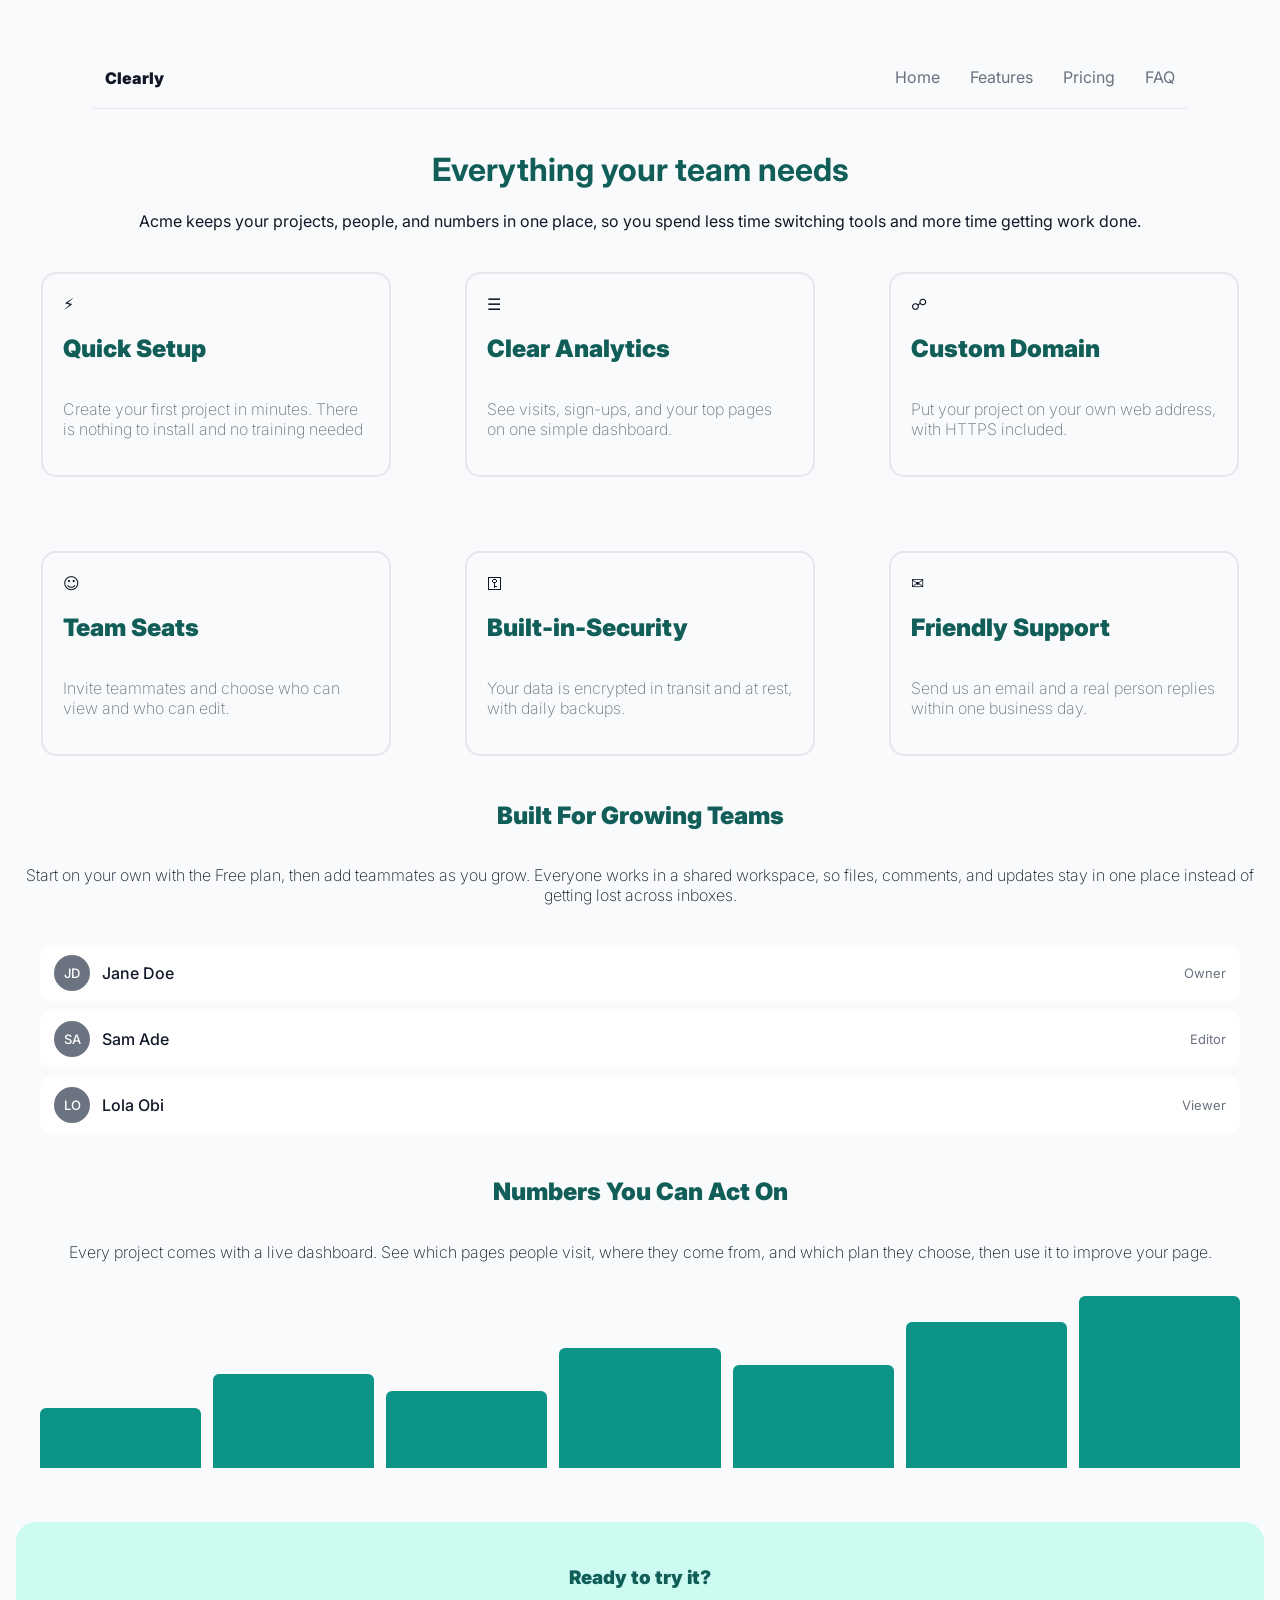
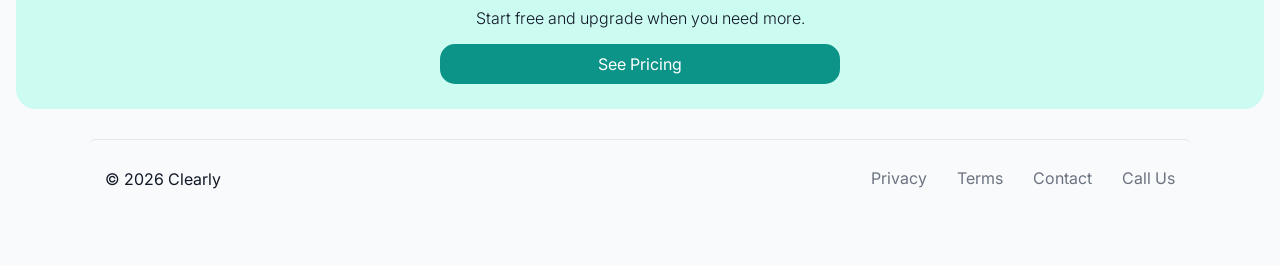
==== feature.html @ d876f7ea "Add files via upload" ====
<!DOCTYPE html>
<html lang="en">
    <head>
        <meta charset="UTF-8">
        <meta name="viewport" content="width=device-width, initial-scale=1.0">
        <meta name="description" content="Explore Clearly features for project planning, team collaboration, analytics, custom domains, and support.">
        <title>Features | Clearly</title>
        <link href="styles.css" rel="stylesheet"/>
        <link href="https://fonts.googleapis.com/css2?family=Inter:wght@400;500;700&display=swap" rel="stylesheet">
    </head>
   <body>
    <header class="navbar">
        <p class="nav-text">Clearly</p>
      <navbar class="links">
        <a href="./index.html">Home</a>
        <a href="./feature.html">Features</a>
        <a href="./pricing.html">Pricing</a>
        <a href="./faq.html">FAQ</a>
      </navbar>
    </header>

    <div class="heading">
        <h1>Everything your team needs</h1>
        <p>
            Acme keeps your projects, people, and numbers in one place, so you spend less time switching tools and more time getting work done.
        </p>
    </div>

    <div class="features-grid">
        <div class="features-card">
            <span class="lightning.">&#9889;</span>
            <h2>Quick Setup</h2>
            <p>
                Create your first project in minutes. There is nothing to install and no training needed
            </p>
        </div>

        <div class="features-card">
            <span class="bar-chart">&#9776;</span>
            <h2>Clear Analytics</h2>
            <p>
                See visits, sign-ups, and your top pages on one simple dashboard.
            </p>
        </div>

        <div class="features-card">
            <span class="globe">&#9741;</span>
            <h2>Custom Domain</h2>
            <p>
                Put your project on your own web address, with HTTPS included.
            </p>
        </div>

        <div class="features-card">
            <span class="team-spirit">&#9786;</span>
            <h2>Team Seats</h2>
            <p>
                Invite teammates and choose who can view and who can edit.
            </p>
        </div>

        <div class="features-card">
            <span class="shield">&#9919;</span>
            <h2>Built-in-Security</h2>
            <p>
                Your data is encrypted in transit and at rest, with daily backups.
            </p>
        </div>

        <div class="features-card">
            <span class="support">&#9993;</span>
            <h2>Friendly Support</h2>
            <p>
                Send us an email and a real person replies within one business day.
            </p>
        </div>
    </div>

    <h2 class="team-header">Built For Growing Teams</h2>
    <p class="team-paragraph">
        Start on your own with the Free plan, then add teammates as you grow. Everyone works in a shared workspace, so files, comments, and updates stay in one place instead of getting lost across inboxes.
    </p>
    <div class="visual team" role="img" aria-label="List of team members and their roles">
        <div class="member"><span class="avatar">JD</span><span class="name">Jane Doe</span><span class="role">Owner</span></div>
        <div class="member"><span class="avatar">SA</span><span class="name">Sam Ade</span><span class="role">Editor</span></div>
        <div class="member"><span class="avatar">LO</span><span class="name">Lola Obi</span><span class="role">Viewer</span></div>
    </div>

    <h2 class="analytics">Numbers You Can Act On</h2>
    <p class="analytics-paragraph">
        Every project comes with a live dashboard. See which pages people visit, where they come from, and which plan they choose, then use it to improve your page.
    </p>
    <div class="visual chart" role="img" aria-label="Bar chart of weekly visits rising through the week">
        <div class="bar" style="height: 35%"></div>
        <div class="bar" style="height: 55%"></div>
        <div class="bar" style="height: 45%"></div>
        <div class="bar" style="height: 70%"></div>
        <div class="bar" style="height: 60%"></div>
        <div class="bar" style="height: 85%"></div>
        <div class="bar" style="height: 100%"></div>
    </div>

    <div class="advert">
        <h3>Ready to try it?</h3>
        <p>
            Start free and upgrade when you need more.
        </p>
        <a href="./pricing.html" class="advert-btn">See Pricing</a>
    </div>

    <footer>
      <span>&copy; 2026 Clearly</span>
      <nav class="footer-nav">
        <a href="./privacy.html">Privacy</a>
        <a href="./terms.html">Terms</a>
        <a href="mailto:patrickmaro95@gmail.com">Contact</a>
        <a href="tel:+2348165307261">Call Us</a>
      </nav>
    </footer>
   </body>
</html>
---- styles.css ----
*{
  box-sizing: border-box;
}

html, body{
    min-height: 100%;
}

body{
  margin: 2rem auto;
  padding: 1rem;
  background:#f9fafb;
  color: #111827;
  font-family: 'Inter', system-ui, -apple-system, 'Segoe UI', Arial, sans-serif;
  min-height: 100vh;
  display: flex;
  flex-direction: column;
  
}

.navbar{
  display: flex;
  justify-content: space-between;
  align-items: center;
  max-width: 1100px;
  width: 100%;
  margin: 0 auto;
  padding: 15px;
  border-bottom: 1px solid #E5E7EB;
  border-radius: 5px;
}

.nav-text{
  margin: 0;
  font-weight: 900;
}

.links{
    display: flex;
    gap: 30px;
}

a{
  text-decoration: none;
  color: #6B7280;
  padding: 4px 0;
  border-bottom: 2px solid transparent;
  transition: color 0.3s;
  cursor: pointer;
}

a:visited{
  color: #4B6B68;
}

.header-btn:link,
.header-btn:visited,
.btn:link,
.btn:visited,
.free-trial-btn:link,
.free-trial-btn:visited,
.advert-btn:link,
.advert-btn:visited,
.enquiries-btn:link,
.enquiries-btn:visited {
  color: #fff;
}

.header-btn-2:link,
.header-btn-2:visited {
  color: #0F766E;
}

a:hover{
  color: #0F766E;
}
a:active{
  color: #115E59;
}

a:active{
  color: #115E59;
  border-bottom-color: #0D9488;
  font-weight: 500;
}

.heading{
  padding-top: 20px;
  text-align: center;
}

h1{
    color: #111827;
}

.heading p{
    color: #115E59;
}

.pricing-container{
  display: flex;
  flex-direction: row;
  flex-wrap: wrap;
}

.pricing-card{
  display: flex;
  flex-direction: column;
  flex: 1 1 240px;
  max-width: 340px;
  min-width: 240px;
  border: 2px solid #E5E7EB;
  border-radius: 15px;
  margin: 50px;
  padding: 2rem;
  color: #115E59;
  cursor: pointer;
}

h2{
    color: #111827;
}

.price{
    font-weight: 900;
    font-size: xx-large;
    color: #111827;
}

.month{
    color: #6B7280;
    font-weight: 200;
}

.popular{
    border: 2px solid #0D9488;
    color: #115E59;
    border-radius: 10px;
    text-align: center;
    padding: 3px;
    box-shadow: 0 4px 16px rgba(13, 148, 136, 0.15);
}

.basic-plan{
    transform: translate 0.3s, box-shadow 0.2s, border-color 0.3s;
}

.pro-plan{
    background-color: #CCFBF1;
    border: 2px solid #0D9488;
}

.premium-plan{
    transform: translate 0.3s, box-shadow 0.2s, border-color 0.3s;
}

.basic-plan:hover{
    border-color: #99F6E4;
    transform: translateY(-10px);
    box-shadow: 0 12px 24px rgba(17, 24, 39, 0.12);
}

.pro-plan:hover{
    border-color: #0F766E;
    transform: translateY(-10px);
    box-shadow: 0 12px 24px rgba(13, 148, 136, 0.25);
}

.premium-plan:hover{
    border-color: #99F6E4;
    transform: translateY(-10px);
    box-shadow: 0 12px 24px rgba(17, 24, 39, 0.12);
}

.features{
    display: flex;
    flex-direction: column;
    gap: 10px;
    list-style: none;
    padding: 0;
    margin: 0;
}

.check{
    color: #16A34A;
    margin-right: 7px;
    font-weight: 800;
}

.pro-plan .check{
    color: #22C55E;
    font-weight: 800;
}

.features li{
    white-space: nowrap;
}

.btn{
    display: block;
    width: 100%;
    text-align: center;
    margin-top: auto;
    padding: 0.5em;
    background-color: #0D9488;
    color: #fff;
    border: 2px solid #0D9488;
    border-radius: 15px;
    text-decoration: none;
    cursor: pointer;
    transition: background-color 0.2s, border-color 0.2s;
}

.pro-plan .btn{
    margin-top: 20px;
}

.pricing-card .btn {
  margin-top: auto;
}

.pricing-card .features {
  margin-bottom: 24px;
}

.btn:hover{
    background-color: #115E59;
    border: #115E59;
    color: #fff;
}

footer{
    display: flex;
    justify-content: space-between;
    align-items: center;
    gap: 20px;
    max-width: 1100px;
    margin: 0 auto;
    padding: 15px;
    border-top: 1px solid #E5E7EB;
    border-radius: 5px;
    margin-top: auto;
}

.footer-nav{
    display: flex;
    gap: 30px;
}


/* features css below*/

h1{
    color: #115E59;
}

.heading p{
    color: #111827;
}

.features-grid{
    display: flex;
    flex-direction: row;
    flex-wrap: wrap;
    gap: 24px;
}

.features-card{
    display: flex;
    flex-direction: column;
    flex: 1 1 250px;
    margin: 25px;
    padding: 20px;
    border: 2px solid #E5E7EB;
    border-radius: 15px;
    cursor: pointer;
    transform: translate(0.5ms), box-shadow 0.3s, border-color 0.2s;
}

h2{
    font-weight: 900;
    color: #111827;
    font-size: x-large;
}

.features-card p{
    font-weight: 200;
    color: #6B7280;
}

.features-card:hover{
    border-color: #99F6E4;
    transform: translateY(-10px);
    box-shadow: 0 12px 24px rgba(17, 24, 39, 0.12);
}

.team-header{
    text-align: center;
    color: #115E59;
    font-weight: 900;
    font-size: x-large;
    margin-top: 20px;
}

.team-paragraph{
    font-weight: 200;
    color: #111827;
    text-align: center;
}

.visual.team {
  display: flex;
  flex-direction: column;
  justify-content: center;
  gap: 10px;
  padding: 24px;
}

.member {
  display: flex;
  align-items: center;
  gap: 12px;
  background: #fff;
  border-radius: 10px;
  padding: 10px 14px;
}

.avatar {
  width: 36px;
  height: 36px;
  border-radius: 50%;
  background: #6B7280;
  color: #fff;
  display: flex;
  align-items: center;
  justify-content: center;
  font-size: 13px;
  font-weight: 500;
}

.name { 
    font-weight: 500; 
}

.role {
    margin-left: auto; 
    font-size: 13px; 
    color: #6B7280; 
}  

.analytics{
    text-align: center;
    color: #115E59;
    font-weight: 900;
    font-size: x-large;
    margin-top: 20px;
}

.analytics-paragraph{
    text-align: center;
    font-weight: 200;
    color: #111827;
    margin-bottom: 10px;
}

.visual.chart {
  display: flex;
  align-items: flex-end;  
  gap: 12px;
  padding: 24px;
  height: 220px;             
}

.bar {
  flex: 1;
  background: #0D9488;
  border-radius: 6px 6px 0 0;
}

.advert{
    background-color: #CCFBF1;
    padding: 25px;
    border-radius: 20px;
    margin-bottom: 30px;
    margin-top: 30px;
    text-align: center;
}

h3{
    color: #115E59;
    font-weight: 900;
}

.advert p{
    color: #111827;
    font-weight: 300;
}

.advert-btn{
    display: block;
    margin: 0 auto;
    width: 100%;
    max-width: 400px;
    align-self: center;
    text-align: center;
    padding: 0.5em;
    background-color: #0D9488;
    color: white;
    border: 2px solid #0D9488;
    border-radius: 15px;
    cursor: pointer;
    transition: background 0.2s, border 0.2s;
}

.advert-btn:hover{
    background-color: #115E59;
    border: #115E59;
    color: #fff;
}

footer{
    display: flex;
    justify-content: space-between;
    align-items: center;
    gap: 20px;
    max-width: 1100px;
    margin: 0 auto;
    padding: 15px;
    border-top: 1px solid #E5E7EB;
    border-radius: 5px;
    margin-top: auto;
}

.footer-nav{
    display: flex;
    gap: 30px;
}

/*faq css*/

.questions{
    display: flex;
    flex-direction: column;
    gap: 20px;
    border: 2px solid #E5E7EB;
    padding: 0 24px;
    margin: 10px;
    border-radius: 20px;
    width: 100%;
    max-width: 720px;
    align-self: center;
}

.questions details{
    border-bottom: 1px solid #E5E7EB;
}

.questions details:last-child{
    border-bottom: none;
}

.questions summary{
    display: flex;
    justify-content: space-between;
    align-items: center;
    gap: 16px;
    padding: 20px 0;
    list-style: none;
    font-size: 17px;
    font-weight: 600;
    cursor: pointer;
}

.questions summary::after{
    content: "+";
    flex: none;
    width: 28px;
    height: 28px;
    display: flex;
    align-items: center;
    justify-content: center;
    border-radius: 50%;
    background-color: #CCFBF1;
    color: #115E59;
}

.questions details[open] summary::after{
    content: "\2212";
}

.questions p{
    margin: 0;
    padding: 0 44px 24px 0;
    color: #6B7280;
}

.questions summary:hover{
    color: #0F766E;
}

.enquiries{
    background-color: #CCFBF1;
    padding: 25px;
    border-radius: 20px;
    margin-bottom: 30px;
    margin-top: 30px;
    margin-left: auto;
    margin-right: auto;
    text-align: center;
    
}

h2{
    color: #115E59;
    font-weight: 900;
}

.enquiries p{
    color: #111827;
    font-weight: 300;
}

.enquiries-btn{
    display: block;
    margin: 0 auto;
    width: 100%;
    max-width: 400px;
    align-self: center;
    text-align: center;
    padding: 0.5em;
    background-color: #0D9488;
    color: white;
    border: 2px solid #0D9488;
    border-radius: 15px;
    cursor: pointer;
    transition: background 0.2s, border 0.2s;
}

.enquiries-btn:hover{
    background-color: #115E59;
    border: #115E59;
    color: #fff;
}

footer{
    display: flex;
    justify-content: space-between;
    align-items: center;
    gap: 20px;
    max-width: 1100px;
    margin: 0 auto;
    padding: 15px;
    border-top: 1px solid #E5E7EB;
    border-radius: 5px;
    margin-top: auto;
}

.footer-nav{
    display: flex;
    gap: 30px;
}

/*home css*/

.hero{
  padding-top: 20px;
  text-align: center;
}

.home-title{
    color: #115E59;
    font-size: 55px;
    font-weight: bolder;
    letter-spacing: -0.02em;
    line-height: 2em;
}

.hero p{
    color: #111827;
    font-weight: 400;
    font-size: 15px;
}

.actions{
    display: flex;
    flex-wrap: wrap;
    justify-content: center;
    margin-top: 10px;
    gap: 16px;
}

.header-btn{
    display: inline-block;
    background-color: #0D9488;
    color: #fff;
    border: 2px solid #0D9488;
    border-radius: 15px;
    padding: 12px 28px; 
    cursor: pointer;
    font-weight: 500;
    transition: background-color 0.2s border-color 0.2s color 0.2s;
    margin-top: 10px;
}

.header-btn:hover{
    background-color: #115E59;
    border-color: #115E59;
    color: #fff;
}

.header-btn-2{
    display: inline-block;
    background: transparent;
    color: #0F766E;
    border: 2px solid #0D9488;
    border-radius: 15px;
    padding: 12px 28px;
    cursor: pointer;
    font-weight: 500;
    transition: background-color 0.2s border-color 0.2s color 0.2s;
    margin-top: 10px;
}

.header-btn-2:hover{
    background-color: #115E59;
    border-color: #115E59;
    color: #fff;
}

.choice{
    text-align: center;
    margin-top: 75px;
}

.choice h2{
    font-weight: 900;
    font-size: 30px;
}

.choice p{
    font-weight: 400;
    font-size: 15px;
}

.choices{
    display: flex;
    justify-content: center;
    align-items: center;
    margin: 10px auto;
    gap: 15px;
}

.choice-1{
    border: 1px solid #E5E7EB;
    background-color: #fff;
    border-radius: 10px;
    padding: 15px;
}

.choice-2{
    border: 1px solid #E5E7EB;
    background-color: #fff;
    border-radius: 10px;
    padding: 15px;
}

.choice-3{
    border: 1px solid #E5E7EB;
    background-color: #fff;
    border-radius: 10px;
    padding: 15px;
}

.choices h3{
    color: #0F766E;
}

.plans{
    text-align: center;
    margin-top: 75px;
}

.plans h2{
    font-weight: 900;
    font-size: 30px;
}

.plans p{
    font-weight: 400;
    font-size: 15px;
}

.plan-type{
    display: flex;
    flex-wrap: wrap;
    justify-content: center;
    align-items: center;
    gap: 40px;
}

.plan{
    flex: 1 1 220px;
    max-width: 300px;
    background-color: #fff;
    border: 1px solid #E5E7EB;
    border-radius: 12px;
    padding: 24px;
    margin: 15px auto;
    cursor: pointer;

}

h4{
    color: #111827;
    font-size: 20px;
}

.price{
    font-weight: 300;
    font-size: 25px;
    color: #111827;
}

.month{
    color: #6B7280;
    font-weight: 200;
}

.pro-plan{
    background-color: #CCFBF1;
    border: 2px solid #0D9488;
}

.free-plan{
    transform: translate 0.3s, box-shadow 0.2s, border-color 0.3s;
}

.team-plan{
    transform: translate 0.3s, box-shadow 0.2s, border-color 0.3s;
}

.free-plan:hover{
    border-color: #99F6E4;
    transform: translateY(-8px);
    box-shadow: 0 5px 15px rgba(17, 24, 39, 0.12);
}

.team-plan:hover{
    border-color: #99F6E4;
    transform: translateY(-8px);
    box-shadow: 0 5px 15px rgba(17, 24, 39, 0.12);
}

.pro-plan:hover{
    border-color: #0F766E;
    transform: translateY(-10px);
    box-shadow: 0 12px 24px rgba(13, 148, 136, 0.25);
}

.plan-link{
    display: block;
    align-self: center;
    margin-top: 30px;
    border-bottom: 2px solid #CCFBF1;
    color: #0F766E;
    transition: color 0.2s border-color 0.2s;
}

.plan-link:hover{
    color: #115E59;
    border-bottom-color: #0D9488;
}

.free-trial{
    background-color: #CCFBF1;
    padding: 25px;
    border-radius: 20px;
    margin-bottom: 30px;
    margin-top: 30px;
    text-align: center;
}

.free-trial h3{
    font-size: 30px;
}

.free-trial p{
    font-size: 15px;
}

.free-trial-btn{
    display: block;
    margin: 0 auto;
    width: 100%;
    max-width: 400px;
    align-self: center;
    text-align: center;
    padding: 0.5em;
    background-color: #0D9488;
    color: white;
    border: 2px solid #0D9488;
    border-radius: 15px;
    cursor: pointer;
    transition: background 0.2s, border 0.2s
}

.free-trial-btn:hover{
    background-color: #115E59;
    border: #115E59;
    color: #fff;
}

footer{
    display: flex;
    justify-content: space-between;
    align-items: center;
    gap: 30px;
    max-width: 1100px;
    margin: 0 auto;
    padding: 15px;
    border-top: 1px solid #E5E7EB;
    border-radius: 5px;
    margin-top: auto;
}

.footer-nav{
    display: flex;
    gap: 30px;
}

/*privacy css*/
main{
    display: flex;
    flex-direction: column;
    justify-content: center;
    gap: 48px;
    margin: 0 auto;
    max-width: 1100px;
    padding: 56px 24px;
    flex-wrap: wrap;
    background-color: #fff;
    border: 1px solid #E5E7EB;
    border-radius: 15px;
}

.privacy-policies{
    max-width: 720px;
    margin: 0 auto;
    gap: 35px;
}

.privacy-policies h2{
    margin: 40px 0 10px;  
    font-size: 20px;
    color: #115E59;
}

.privacy-policies h2:first-child{
    margin-top: 0;
}

.privacy-policies p{
    margin: 0;
    line-height: 1.6;
    color: #6B7280;
}

.privacy-policies ul {
  margin: 10px 0 0;
  padding-left: 20px;
  color: #6B7280;
  line-height: 1.6;
}

.privacy-policies li{
    margin-bottom: 6px;
}

.policy-link{
    display: inline-block;
    align-self: center;
    color: #115E59;
}

footer{
    display: flex;
    justify-content: space-between;
    align-items: center;
    gap: 30px;
    max-width: 1100px;
    margin: 0 auto;
    padding: 15px;
    border-top: 1px solid #E5E7EB;
    border-radius: 5px;
    margin-top: auto;
}

.footer-nav{
    display: flex;
    gap: 30px;
}

/*terms css*/
main{
    display: flex;
    flex-direction: column;
    justify-content: center;
    gap: 48px;
    margin: 0 auto;
    max-width: 1100px;
    padding: 56px 24px;
    flex-wrap: wrap;
    background-color: #fff;
    border: 1px solid #E5E7EB;
    border-radius: 15px;
}

.terms{
    max-width: 720px;
    margin: 0 auto;
    gap: 35px;
}

.terms h2{
    margin: 40px 0 10px;  
    font-size: 20px;
    color: #115E59;
}

.terms h2:first-child{
    margin-top: 0;
}

.terms p{
    margin: 0;
    line-height: 1.6;
    color: #6B7280;
}

.terms ul{
    margin: 10px 0 0;
    padding-left: 20px;
    color: #6B7280;
    line-height: 1.6;
}

.terms li{
    margin-bottom: 6px;
}

.text{
    display: inline-block;
    align-self: center;
    color: #115E59;
}

footer{
    display: flex;
    justify-content: space-between;
    align-items: center;
    gap: 30px;
    max-width: 1100px;
    margin: 0 auto;
    padding: 15px;
    border-top: 1px solid #E5E7EB;
    border-radius: 5px;
    margin-top: auto;
}

.footer-nav{
    display: flex;
    gap: 30px;
}

.sign-up-container{
    display: flex;
    justify-content: center;
    padding: 56px 24px;
}

.sign-up-form{
    display: flex;
    flex-direction: column;
    gap: 25px;
    width: 100%;
    max-width: 480px;
    padding: 32px;
    background-color: #fff;
    border: 1px solid #E5E7EB;
    border-radius: 15px;
    margin: 35px auto;
}

.field{
    display: flex;
    flex-direction: column;
    gap: 16px;
}

label{
    font-weight: 800;
    font-size: 15px;
}

.field input,
.field select {
  font: inherit;
  padding: 10px 12px;
  border: 1px solid #E5E7EB;
  border-radius: 8px;
  background: #fff;
  color: #111827;
  transition: border-color 0.2s, box-shadow 0.2s;
}

.field input:hover,
.field select:hover {
  border-color: #99F6E4;
}

.field input:focus,
.field select:focus {
  outline: none;
  border-color: #0D9488;
  box-shadow: 0 0 0 3px #CCFBF1;
}

.field input::placeholder {
  color: #9CA3AF;
}

.hint{
    margin: 0;
    font-size: 13px;
    color: #6B7280;
}

.consent {
  display: flex;
  align-items: flex-start;
  gap: 10px;
}

.consent input {
  flex: none;
  width: 18px;
  height: 18px;
  margin-top: 3px;
  accent-color: #0D9488;
}

.consent label {
  font-size: 14px;
  font-weight: 400;
  color: #6B7280;
}

.consent a {
  color: #0F766E;
}

.form-btn {
  width: 100%;
  background: #0D9488;
  color: #fff;
  border: 2px solid #0D9488;
  border-radius: 8px;
  padding: 12px 0;
  font: inherit;
  font-weight: 500;
  cursor: pointer;
  transition: background 0.2s, border-color 0.2s;
}

.form-btn:hover {
  background: #115E59;
  border-color: #115E59;
}

.form-btn:focus-visible {
  outline: 3px solid #99F6E4;
  outline-offset: 2px;
}

.faq-paragraph{
    text-align: center;
    margin-top: -50px;
}

footer {
  display: flex;
  justify-content: space-between;
  align-items: center;
  gap: 24px;
  width: 100%;
  max-width: 1100px;
  margin: auto auto 0;
  padding: 24px 15px;
  border-top: 1px solid #E5E7EB;
}

.legal-page footer {
  margin-top: 24px;
}

.footer-nav {
  display: flex;
  flex-wrap: wrap;
  justify-content: flex-end;
  gap: 12px 30px;
}

@media (max-width: 700px) {
  body {
    margin: 0 auto;
    padding: 0.75rem;
  }

  .navbar {
    flex-wrap: wrap;
    gap: 12px;
    padding: 12px 0;
  }

  .links {
    flex-wrap: wrap;
    justify-content: center;
    gap: 12px 20px;
  }

  h1 {
    font-size: clamp(2rem, 8vw, 3rem);
    line-height: 1.15;
  }

  .choices,
  .plan-type,
  .pricing-container,
  .feature-grid {
    flex-direction: column;
    align-items: stretch;
  }

  .choice-1,
  .choice-2,
  .choice-3,
  .plan,
  .pricing-card,
  .features-card {
    width: 100%;
    max-width: none;
    min-width: 0;
    margin: 0;
  }

  .plan-wrapper {
    width: 100%;
  }

  .features-card {
    flex-basis: auto;
  }

  footer {
    flex-wrap: wrap;
    justify-content: center;
    text-align: center;
  }

  .footer-nav {
    flex-wrap: wrap;
    justify-content: center;
    gap: 12px 20px;
  }

  .sign-up-form {
    padding: 20px;
  }

  .visual.chart {
    gap: 8px;
    padding: 16px;
  }
}
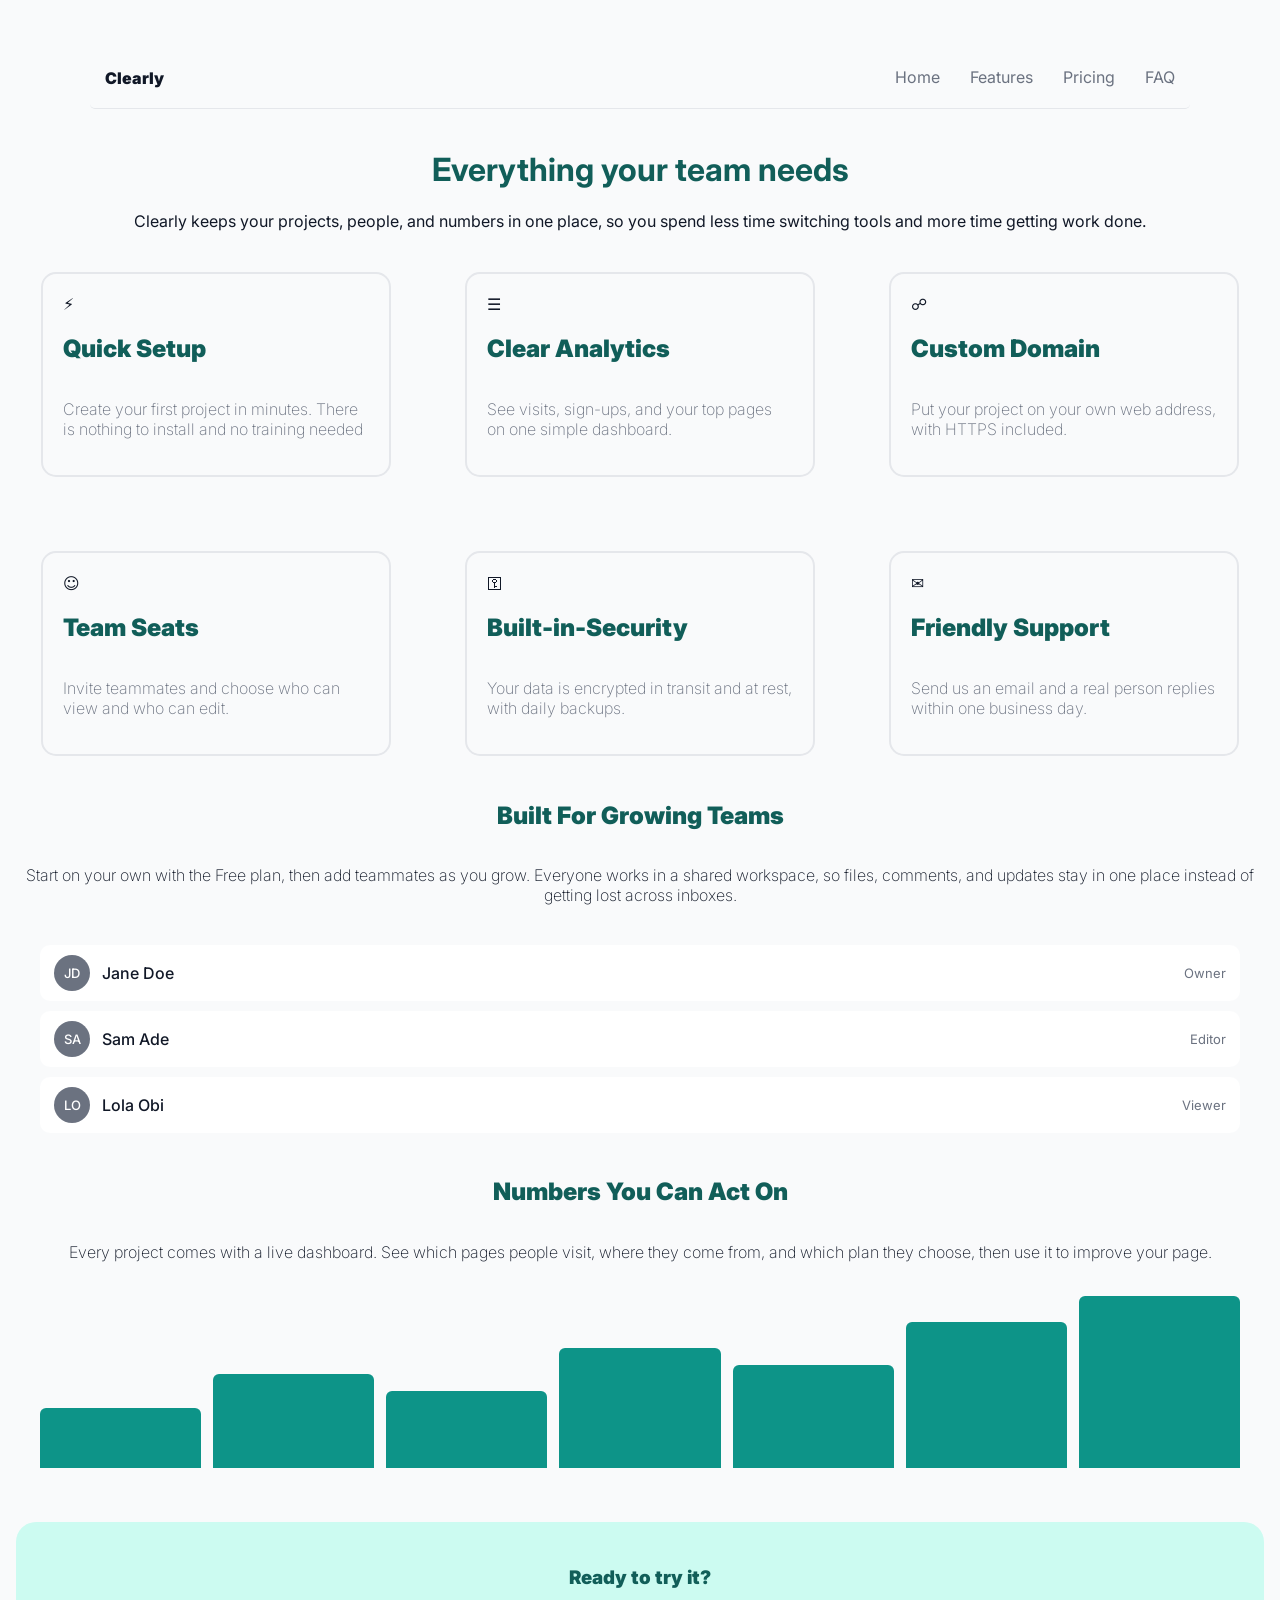
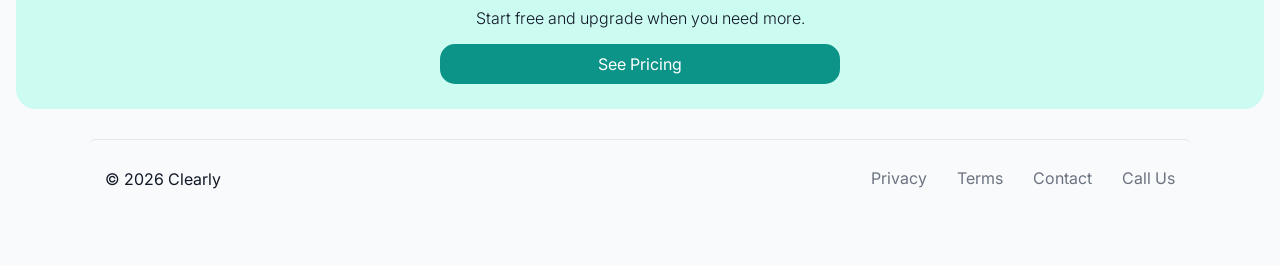
==== commit 35ac89eb: "Correct project name in feature.html Updated the content of the feature.html file to reflect the cor" ====
--- a/feature.html
+++ b/feature.html
@@ -22,7 +22,7 @@
     <div class="heading">
         <h1>Everything your team needs</h1>
         <p>
-            Acme keeps your projects, people, and numbers in one place, so you spend less time switching tools and more time getting work done.
+            Clearly keeps your projects, people, and numbers in one place, so you spend less time switching tools and more time getting work done.
         </p>
     </div>
 
@@ -118,4 +118,4 @@
       </nav>
     </footer>
    </body>
-</html>+</html>
--- a/styles.css
+++ b/styles.css
@@ -1128,6 +1128,10 @@
     gap: 12px 20px;
   }
 
+  .hero .home-title {
+    line-height: 1.1;
+  }
+  
   h1 {
     font-size: clamp(2rem, 8vw, 3rem);
     line-height: 1.15;
@@ -1153,6 +1157,14 @@
     margin: 0;
   }
 
+  .choices .choice-heading {
+  margin-bottom: 8px;
+}
+
+.choices p {
+  margin-top: 0;
+}
+  
   .plan-wrapper {
     width: 100%;
   }
@@ -1181,4 +1193,36 @@
     gap: 8px;
     padding: 16px;
   }
-}+
+  .plan {
+  padding: 16px;
+  width: 100%;
+  max-width: 320px;
+  margin: 0 auto;
+}
+
+  .pricing-container {
+  flex-direction: column;
+  align-items: center;
+  gap: 16px;
+}
+
+.pricing-card {
+  width: 100%;
+  max-width: 360px;
+  min-width: 0;
+  margin: 0;
+}
+
+  .features-card h2 {
+  margin-bottom: 8px;
+}
+
+.features-card p {
+  margin-top: 0;
+}
+
+  .questions p {
+  padding-right: 0;
+}
+}
